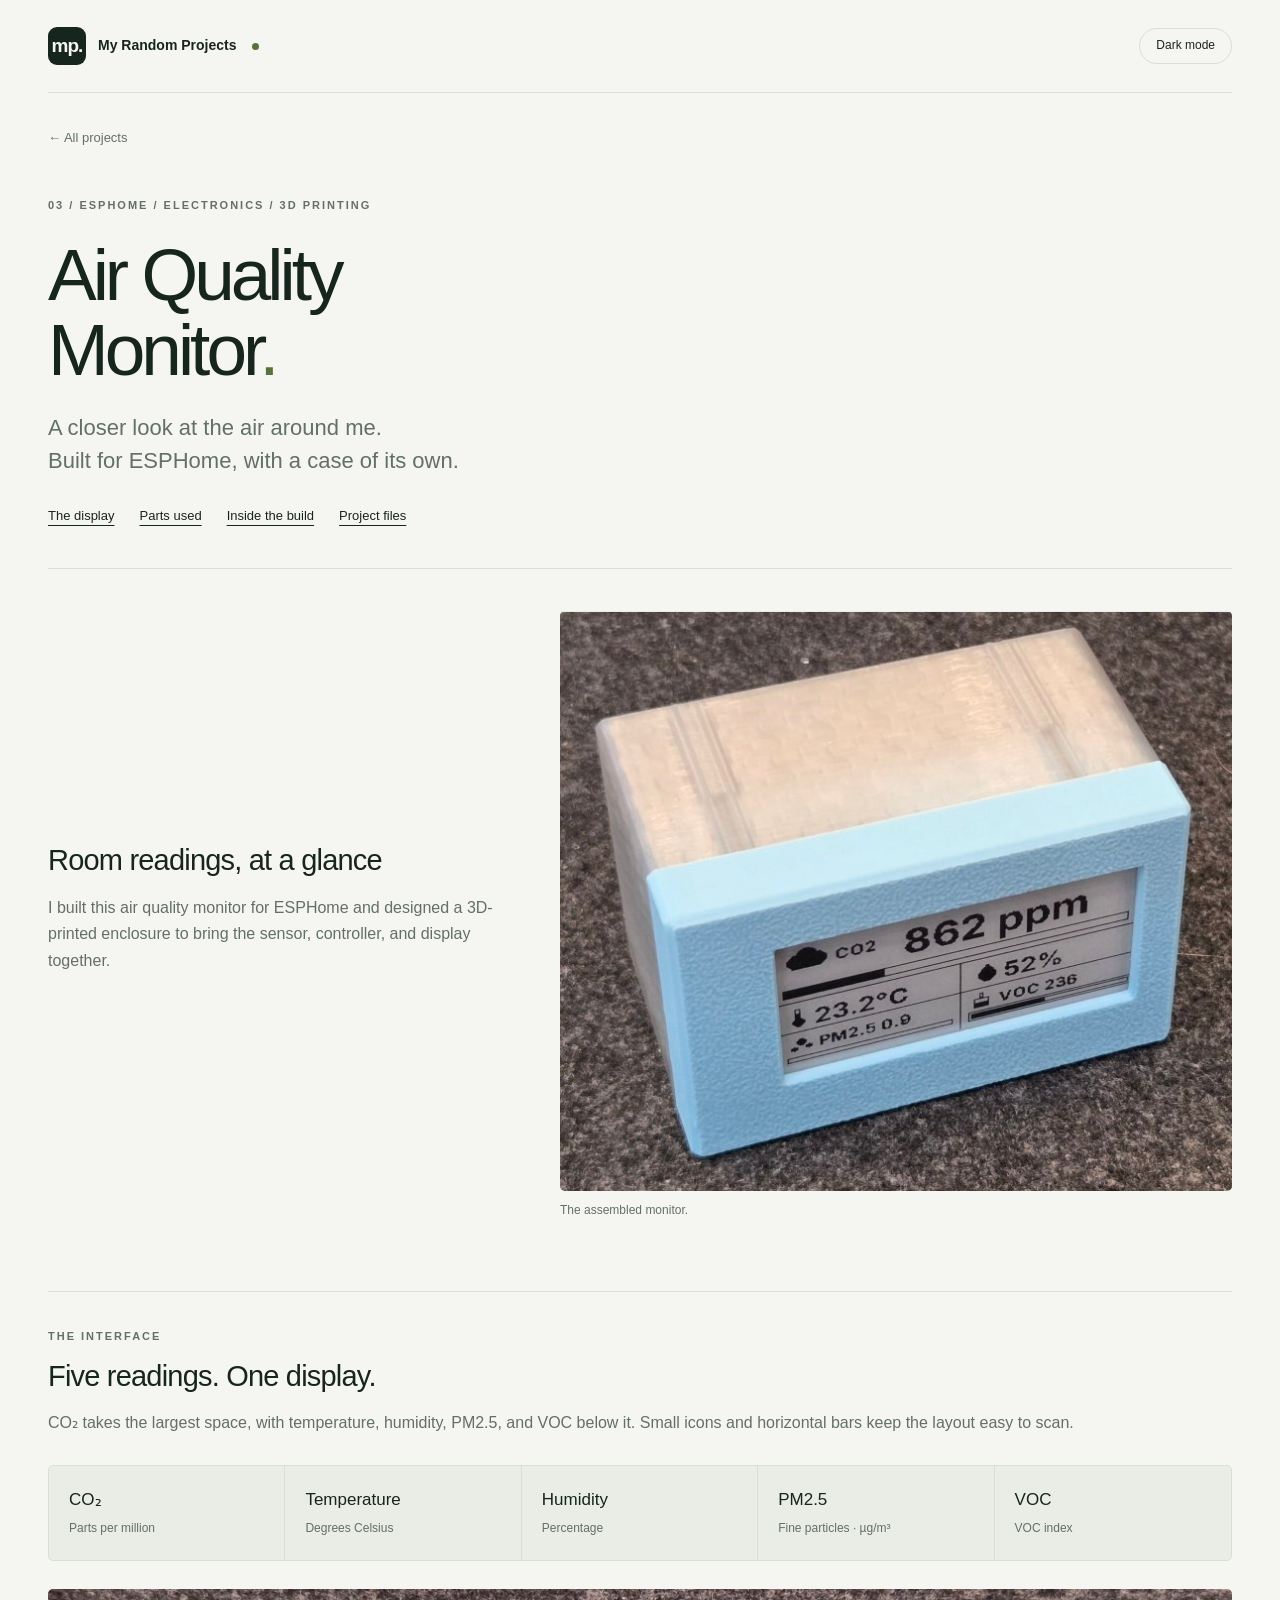
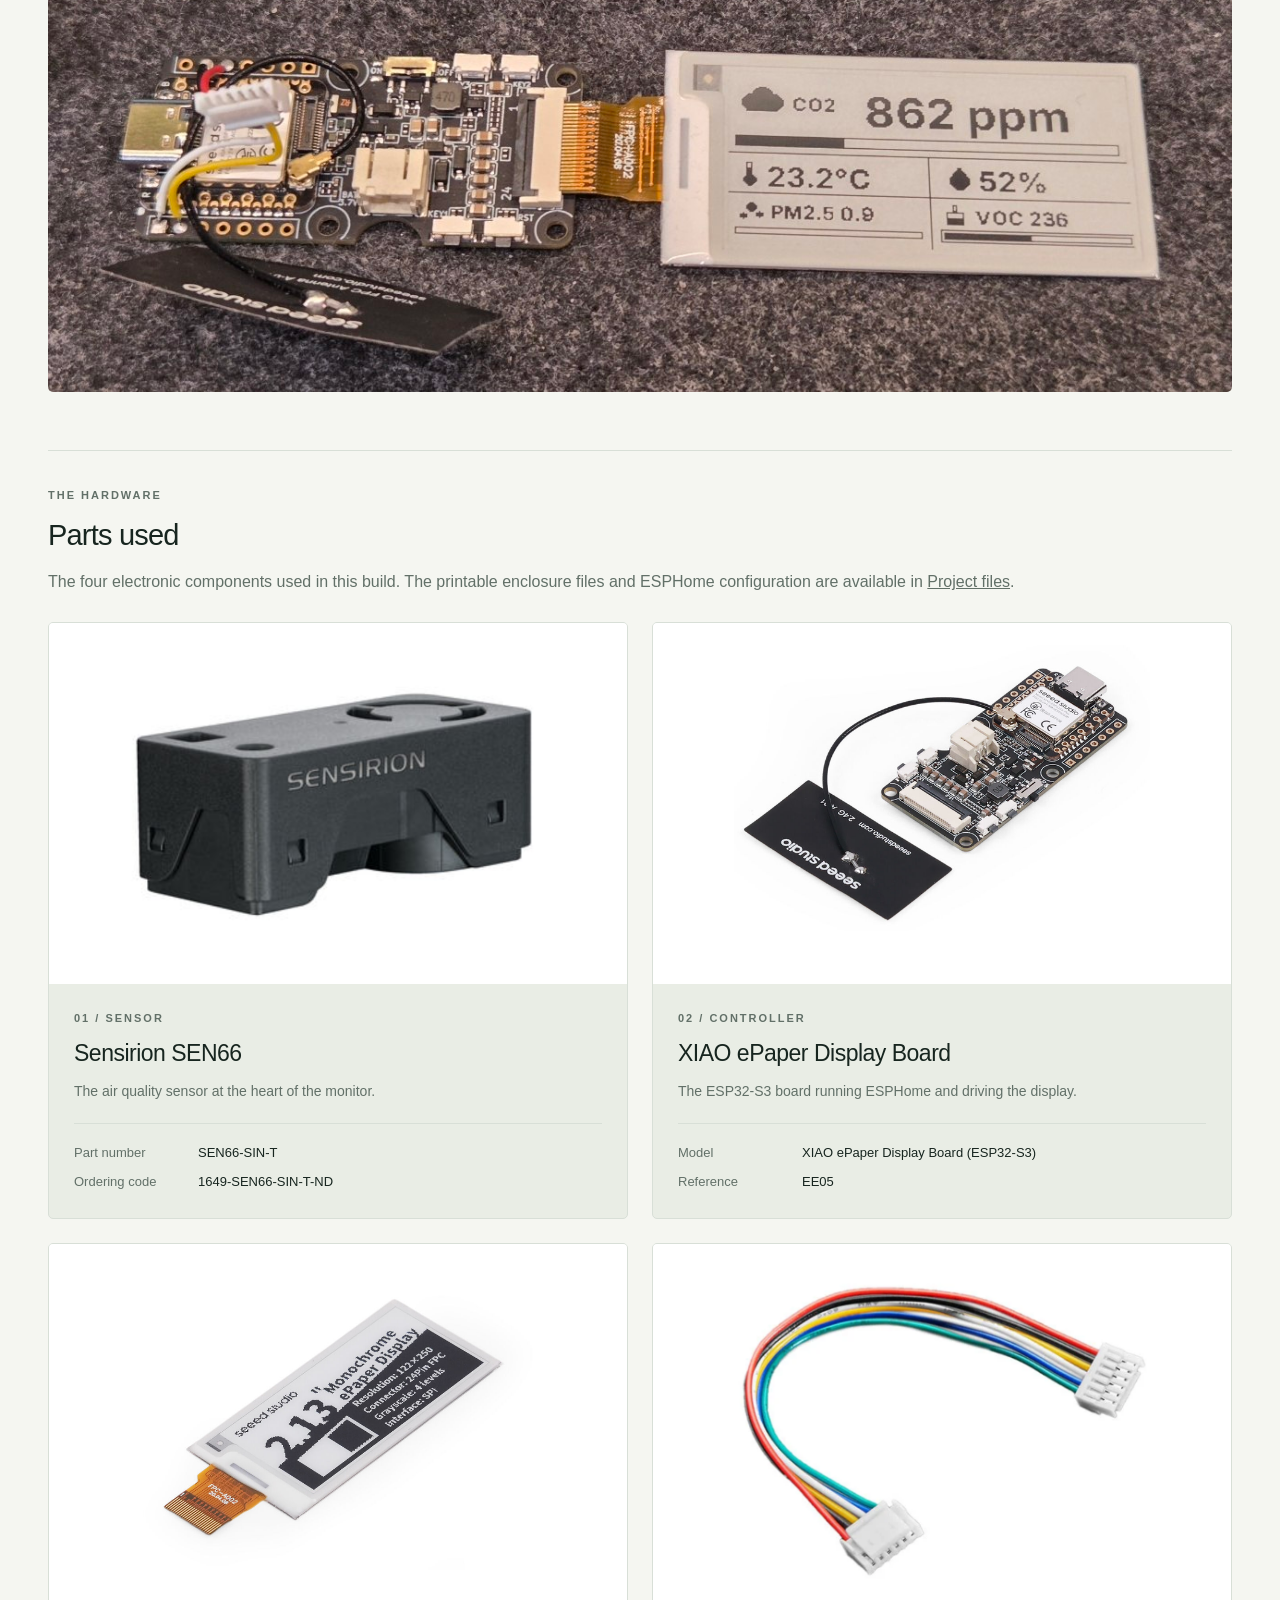
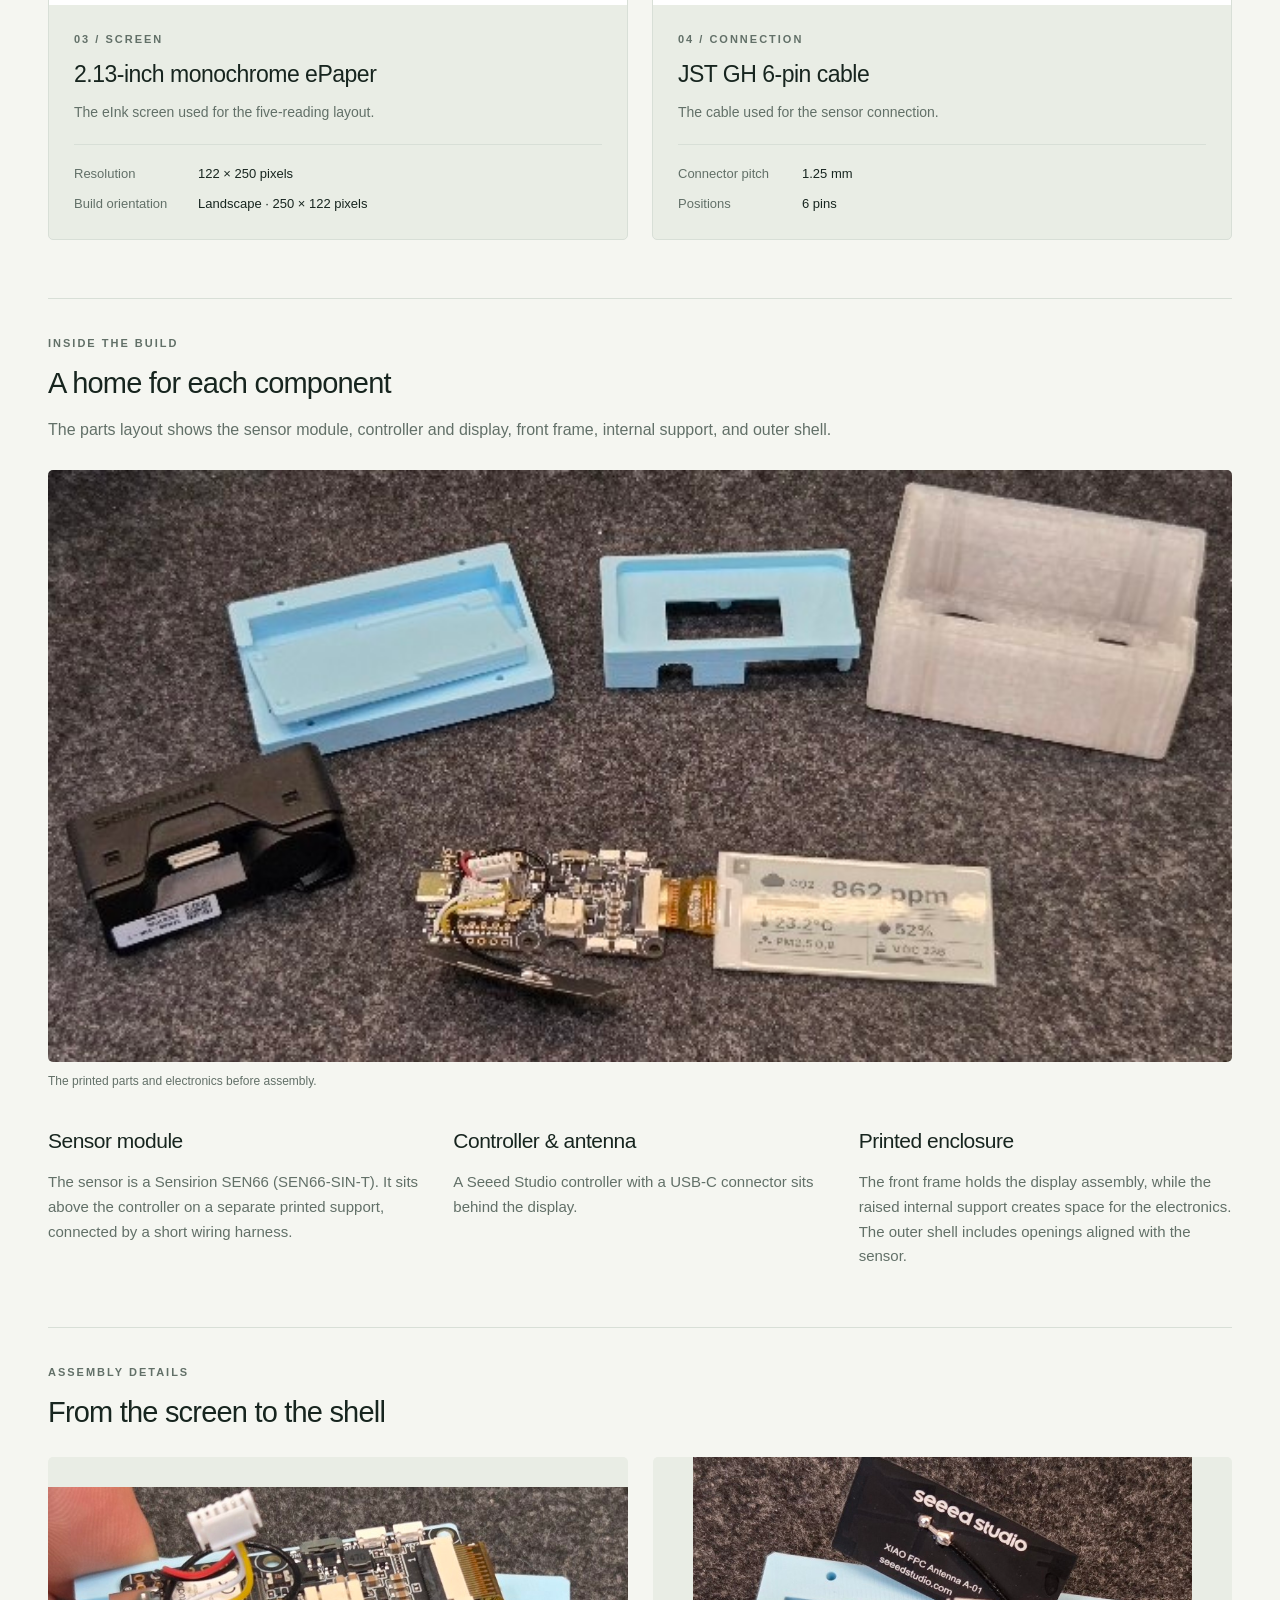
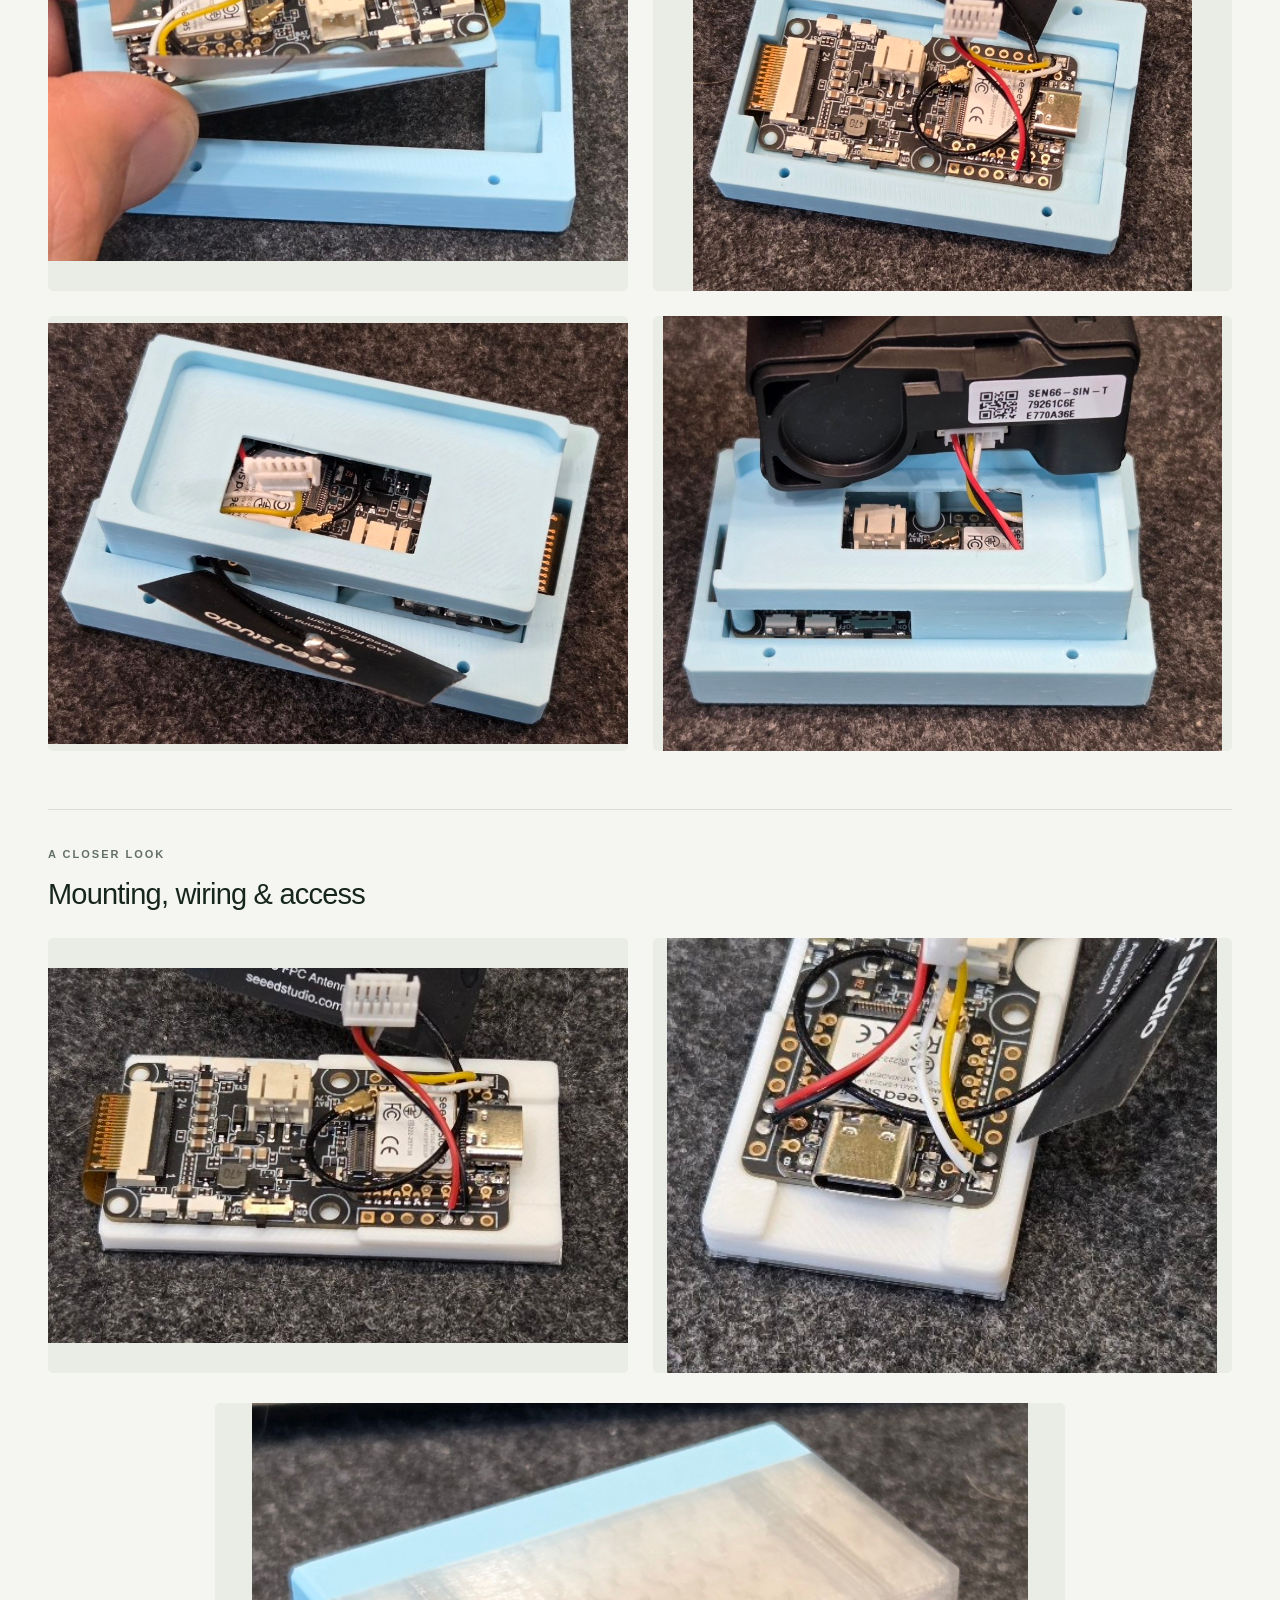
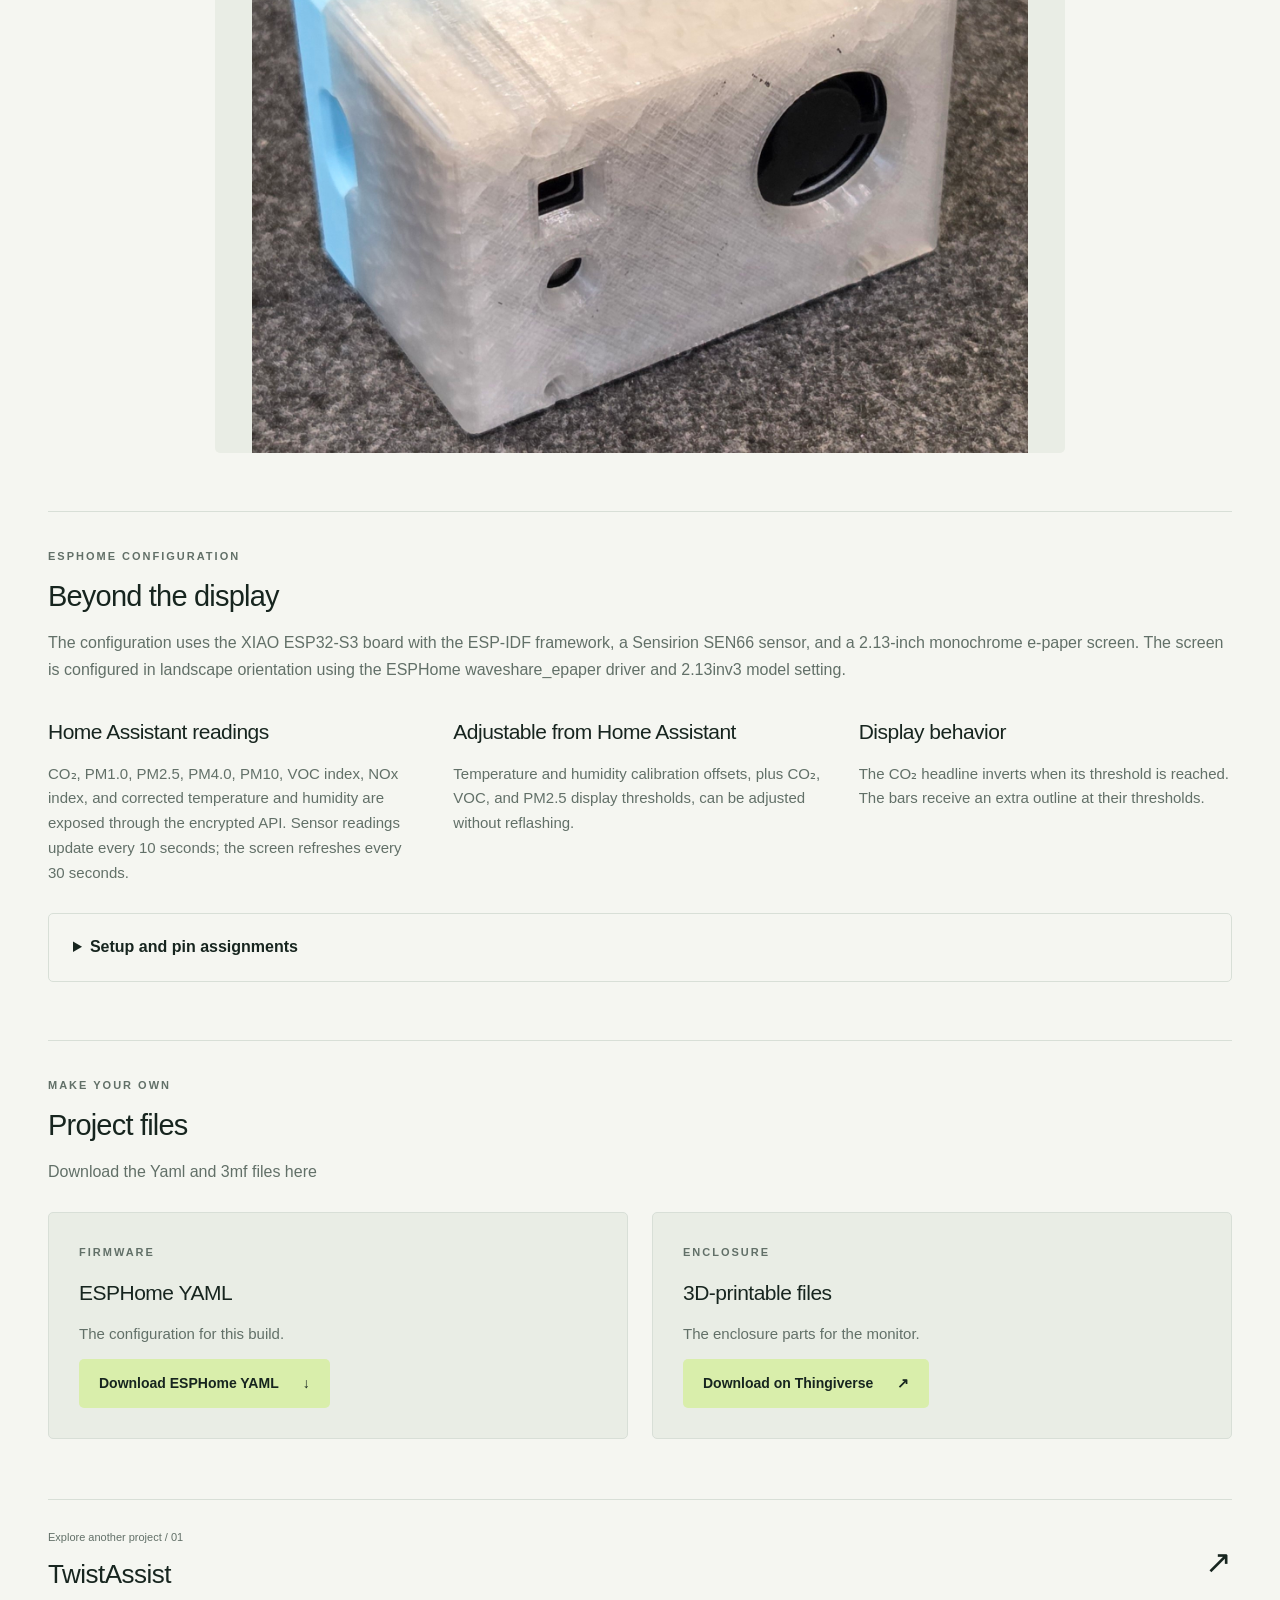
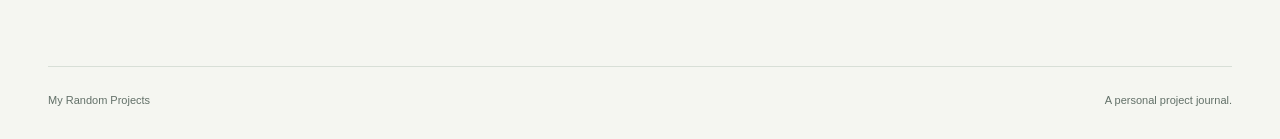
==== air-quality-monitor.html @ f2ed4ef0 "Version 1, updated new" ====
<!doctype html>
<html lang="en">
<head>
<meta charset="utf-8"><meta name="viewport" content="width=device-width, initial-scale=1">
<meta name="description" content="A custom ESPHome air quality monitor with an on-device display and 3D-printed enclosure. Explore the electronics, assembly, and build photos."><meta name="color-scheme" content="light dark">
<title>Air Quality Monitor — My Random Projects</title>
<link rel="stylesheet" href="style.css"><script src="theme.js"></script>
<link rel="icon" type="image/svg+xml" href="favicon.svg">
</head>
<body><a class="skip" href="#content">Skip to content</a>
<div class="shell"><header class="site-header"><a class="brand" href="index.html"><span class="brand-mark" aria-hidden="true">mp.</span> My Random Projects<span class="brand-dot" aria-hidden="true"></span></a><button class="theme-toggle" type="button" aria-pressed="false" hidden>Dark mode</button></header>
<main id="content"><a class="back" href="index.html">← All projects</a>
<header class="detail-head"><p class="eyebrow">03 / ESPHome / Electronics / 3D printing</p><h1>Air Quality<br>Monitor<span class="accent">.</span></h1><p class="detail-deck">A closer look at the air around me.<br>Built for ESPHome, with a case of its own.</p><nav class="project-jumps" aria-label="On this page"><a href="#display">The display</a><a href="#parts">Parts used</a><a href="#build">Inside the build</a><a href="#files">Project files</a></nav></header>
<section class="overview aq-overview"><div><h2>Room readings, at a glance</h2><p>I built this air quality monitor for ESPHome and designed a 3D-printed enclosure to bring the sensor, controller, and display together.</p></div><figure><a href="images/air-quality/finished-monitor.jpg"><img src="images/air-quality/finished-monitor.jpg" width="678" height="584" alt="Finished air quality monitor with a blue frame, translucent case, and monochrome readings display"></a><figcaption>The assembled monitor.</figcaption></figure></section>
<section class="project-section" id="display"><div class="section-heading"><span class="eyebrow">The interface</span><h2>Five readings. One display.</h2><p>CO₂ takes the largest space, with temperature, humidity, PM2.5, and VOC below it. Small icons and horizontal bars keep the layout easy to scan.</p></div><ul class="reading-list"><li><strong>CO₂</strong><span>Parts per million</span></li><li><strong>Temperature</strong><span>Degrees Celsius</span></li><li><strong>Humidity</strong><span>Percentage</span></li><li><strong>PM2.5</strong><span>Fine particles · µg/m³</span></li><li><strong>VOC</strong><span>VOC index</span></li></ul><figure class="wide-image"><a href="images/air-quality/display-and-electronics.jpg"><img loading="lazy" src="images/air-quality/display-and-electronics.jpg" alt="Controller beside the connected display, showing CO2, temperature, humidity, PM2.5 and VOC"></a></figure></section>
<section class="project-section" id="parts"><div class="section-heading"><span class="eyebrow">The hardware</span><h2>Parts used</h2><p>The four electronic components used in this build. The printable enclosure files and ESPHome configuration are available in <a href="#files">Project files</a>.</p></div><div class="parts-grid">
<article class="part-card"><a class="part-image" href="images/air-quality/part-sen66.png"><img loading="lazy" src="images/air-quality/part-sen66.png" width="545" height="390" alt="Sensirion SEN66 sensor module"></a><div class="part-copy"><p class="eyebrow">01 / Sensor</p><h3>Sensirion SEN66</h3><p>The air quality sensor at the heart of the monitor.</p><dl><dt>Part number</dt><dd>SEN66-SIN-T</dd><dt>Ordering code</dt><dd>1649-SEN66-SIN-T-ND</dd></dl></div></article>
<article class="part-card"><a class="part-image" href="images/air-quality/part-xiao-epaper-board.png"><img loading="lazy" src="images/air-quality/part-xiao-epaper-board.png" width="689" height="525" alt="Seeed Studio XIAO ePaper Display Board with ESP32-S3 and attached antenna"></a><div class="part-copy"><p class="eyebrow">02 / Controller</p><h3>XIAO ePaper Display Board</h3><p>The ESP32-S3 board running ESPHome and driving the display.</p><dl><dt>Model</dt><dd>XIAO ePaper Display Board (ESP32-S3)</dd><dt>Reference</dt><dd>EE05</dd></dl></div></article>
<article class="part-card"><a class="part-image" href="images/air-quality/part-epaper-screen.png"><img loading="lazy" src="images/air-quality/part-epaper-screen.png" width="734" height="591" alt="Seeed Studio 2.13-inch monochrome e-paper display with ribbon connector"></a><div class="part-copy"><p class="eyebrow">03 / Screen</p><h3>2.13-inch monochrome ePaper</h3><p>The eInk screen used for the five-reading layout.</p><dl><dt>Resolution</dt><dd>122 × 250 pixels</dd><dt>Build orientation</dt><dd>Landscape · 250 × 122 pixels</dd></dl></div></article>
<article class="part-card"><a class="part-image" href="images/air-quality/part-jst-gh-cable.png"><img loading="lazy" src="images/air-quality/part-jst-gh-cable.png" width="889" height="675" alt="Six-wire cable with white six-pin connectors at both ends"></a><div class="part-copy"><p class="eyebrow">04 / Connection</p><h3>JST GH 6-pin cable</h3><p>The cable used for the sensor connection.</p><dl><dt>Connector pitch</dt><dd>1.25 mm</dd><dt>Positions</dt><dd>6 pins</dd></dl></div></article>
</div></section>
<section class="project-section" id="build"><div class="section-heading"><span class="eyebrow">Inside the build</span><h2>A home for each component</h2><p>The parts layout shows the sensor module, controller and display, front frame, internal support, and outer shell.</p></div><figure class="wide-image"><a href="images/air-quality/parts-layout.jpg"><img loading="lazy" src="images/air-quality/parts-layout.jpg" alt="Disassembled monitor with its three printed enclosure pieces, sensor module, controller and screen laid out"></a><figcaption>The printed parts and electronics before assembly.</figcaption></figure><div class="build-notes"><div><h3>Sensor module</h3><p>The sensor is a Sensirion SEN66 (SEN66-SIN-T). It sits above the controller on a separate printed support, connected by a short wiring harness.</p></div><div><h3>Controller &amp; antenna</h3><p>A Seeed Studio controller with a USB-C connector sits behind the display.</p></div><div><h3>Printed enclosure</h3><p>The front frame holds the display assembly, while the raised internal support creates space for the electronics. The outer shell includes openings aligned with the sensor.</p></div></div></section>
<section class="project-section"><div class="section-heading"><span class="eyebrow">Assembly details</span><h2>From the screen to the shell</h2></div><div class="image-grid">
<figure><a href="images/air-quality/display-fit.jpg"><img loading="lazy" src="images/air-quality/display-fit.jpg" alt="Display and controller assembly lifted out of the blue printed front frame"></a></figure>
<figure><a href="images/air-quality/controller-and-antenna.jpg"><img loading="lazy" src="images/air-quality/controller-and-antenna.jpg" alt="Controller seated in the blue front frame with its flexible external antenna and sensor connector"></a></figure>
<figure><a href="images/air-quality/internal-support.jpg"><img loading="lazy" src="images/air-quality/internal-support.jpg" alt="Raised blue internal support over the controller, with a rectangular opening over the board"></a></figure>
<figure><a href="images/air-quality/sensor-mounted.jpg"><img loading="lazy" src="images/air-quality/sensor-mounted.jpg" alt="SEN66-labeled sensor module resting on the printed support with its wiring harness connected"></a></figure>
</div></section>
<section class="project-section"><div class="section-heading"><span class="eyebrow">A closer look</span><h2>Mounting, wiring &amp; access</h2></div><div class="image-grid"><figure><a href="images/air-quality/controller-carrier.jpg"><img loading="lazy" src="images/air-quality/controller-carrier.jpg" alt="Controller and display board on a white printed carrier with the sensor connector above"></a></figure><figure><a href="images/air-quality/wiring-detail.jpg"><img loading="lazy" src="images/air-quality/wiring-detail.jpg" alt="Close-up of the USB-C connector, soldered sensor wires and antenna lead"></a></figure></div><figure class="aq-rear"><a href="images/air-quality/rear-enclosure.jpg"><img loading="lazy" src="images/air-quality/rear-enclosure.jpg" alt="Translucent rear enclosure with a large circular sensor opening and smaller connector cutouts"></a></figure></section>
<section class="project-section" id="configuration"><div class="section-heading"><span class="eyebrow">ESPHome configuration</span><h2>Beyond the display</h2><p>The configuration uses the XIAO ESP32-S3 board with the ESP-IDF framework, a Sensirion SEN66 sensor, and a 2.13-inch monochrome e-paper screen. The screen is configured in landscape orientation using the ESPHome waveshare_epaper driver and 2.13inv3 model setting.</p></div><div class="build-notes"><div><h3>Home Assistant readings</h3><p>CO₂, PM1.0, PM2.5, PM4.0, PM10, VOC index, NOx index, and corrected temperature and humidity are exposed through the encrypted API. Sensor readings update every 10 seconds; the screen refreshes every 30 seconds.</p></div><div><h3>Adjustable from Home Assistant</h3><p>Temperature and humidity calibration offsets, plus CO₂, VOC, and PM2.5 display thresholds, can be adjusted without reflashing.</p></div><div><h3>Display behavior</h3><p>The CO₂ headline inverts when its threshold is reached. The bars receive an extra outline at their thresholds.</p></div></div><details class="configuration-details"><summary>Setup and pin assignments</summary><p>Save the download as <code>airqsensor.yaml</code> in your ESPHome configuration folder. Add these entries to your private <code>secrets.yaml</code>: <code>wifi_ssid</code>, <code>wifi_password</code>, <code>api_encryption_key</code>, and <code>ota_password</code>. Use a valid ESPHome API encryption key. The fallback hotspot password is <code>changeme</code>; its seven-character length may fail ESPHome validation.</p><p>Validate and compile in ESPHome before flashing. The configuration downloads the Inter font from Google Fonts. YAML structure has been checked; this download has not been compiled or tested on hardware here.</p><ul><li>Sensor I²C: SDA GPIO5, SCL GPIO6.</li><li>Display SPI: clock GPIO7, MOSI GPIO9.</li><li>Display control: CS GPIO44, DC GPIO10, busy GPIO4, reset GPIO38.</li></ul><p>Formatting was restored from the pasted configuration. The original fallback hotspot password, <code>changeme</code>, is retained. Pins, intervals, calibration formulas, thresholds, and display layout were retained.</p><p>Component documentation: <a href="https://esphome.io/components/sensor/sen6x/">SEN6x</a>, <a href="https://esphome.io/components/display/waveshare_epaper/">Waveshare e-paper</a>, and <a href="https://esphome.io/components/wifi/">Wi-Fi</a>.</p></details></section>
<section class="project-section" id="files"><div class="section-heading"><span class="eyebrow">Make your own</span><h2>Project files</h2><p>Download the Yaml and 3mf files here</p></div><div class="download-grid"><div class="download-card"><span class="eyebrow">Firmware</span><h3>ESPHome YAML</h3><p>The configuration for this build.</p><a class="button" href="downloads/airqsensor.yaml" download="airqsensor.yaml">Download ESPHome YAML <span aria-hidden="true">↓</span></a></div><div class="download-card"><span class="eyebrow">Enclosure</span><h3>3D-printable files</h3><p>The enclosure parts for the monitor.</p><a class="button" href="https://www.thingiverse.com/thing:7415434">Download on Thingiverse <span aria-hidden="true">↗</span></a></div></div></section>
<a class="next" href="twistassist.html"><div><small>Explore another project / 01</small><strong>TwistAssist</strong></div><span aria-hidden="true">↗</span></a></main>
<footer><a href="index.html">My Random Projects</a><span>A personal project journal.</span></footer></div>
</body></html>
---- style.css ----
:root{--ink:#17251f;--muted:#627068;--line:#d8dfd7;--accent:#57723a;--paper:#f5f6f1;--surface:#e9ede5;--lime:#d9eeab;color-scheme:light}html[data-theme="dark"]{--ink:#ecf0e7;--muted:#acb8ac;--line:#35443a;--accent:#cee69f;--paper:#162019;--surface:#202e24;--lime:#d9eeab;color-scheme:dark}*{box-sizing:border-box}body{margin:0;background:var(--paper);color:var(--ink);font-family:Arial,Helvetica,sans-serif;line-height:1.65}a{color:inherit}button{font:inherit}a:focus-visible,button:focus-visible{outline:3px solid var(--accent);outline-offset:5px}.shell{width:min(1280px,100% - 96px);margin:auto}.site-header{display:flex;align-items:center;justify-content:space-between;gap:16px;padding:27px 0;border-bottom:1px solid var(--line)}.brand{display:flex;align-items:center;gap:12px;text-decoration:none;font-size:14px;font-weight:600}.brand-mark{background:var(--ink);color:var(--paper);font-size:19px;letter-spacing:-1px;width:38px;height:38px;display:grid;place-items:center;border-radius:9px}.brand-dot{height:7px;width:7px;border-radius:50%;background:var(--accent);margin-left:4px}.theme-toggle{color:var(--ink);background:transparent;border:1px solid var(--line);border-radius:30px;padding:7px 16px;font-size:12px;cursor:pointer}.theme-toggle:hover{background:var(--surface)}.page-head{display:flex;justify-content:space-between;align-items:flex-end;gap:32px;padding:68px 0 52px}.eyebrow{text-transform:uppercase;letter-spacing:2px;font-size:11px;font-weight:600;color:var(--muted);margin:0 0 22px}h1{font-size:clamp(46px,6.2vw,82px);line-height:1.03;letter-spacing:-4px;font-weight:500;margin:0}.accent{color:var(--accent)}.intro{color:var(--muted);font-size:16px;margin:0 0 3px;max-width:310px}.section-label{border-top:1px solid var(--line);display:flex;justify-content:space-between;align-items:center;padding:19px 0}.section-label h2,.section-label span{font-size:12px;font-weight:400;margin:0}.section-label span{color:var(--muted);letter-spacing:2px}.gallery{display:grid;grid-template-columns:1fr 1fr;gap:32px}.card{text-decoration:none;min-width:0}.photo{position:relative;aspect-ratio:1.45;overflow:hidden;border-radius:5px;background:#242727;display:grid;place-items:center}.photo.floor{background:#88b2b6}.photo img{display:block;width:100%;height:100%;object-fit:contain;transition:transform .35s}.card:hover .photo img{transform:scale(1.035)}.image-arrow{position:absolute;right:18px;bottom:18px;border-radius:50%;width:42px;height:42px;display:grid;place-items:center;background:var(--paper);color:var(--ink);font-size:23px}.card:hover .image-arrow{background:var(--lime);color:#17251f}.card-top{display:flex;justify-content:space-between;gap:12px;font-size:10px;text-transform:uppercase;letter-spacing:1.3px;color:var(--muted);margin:21px 0 9px}.card h2{font-weight:500;font-size:28px;line-height:1.2;letter-spacing:-.8px;margin:0 0 10px}.card p{font-size:15px;max-width:470px;color:var(--muted);margin:0 0 18px}.text-link{font-size:13px;text-underline-offset:5px;font-weight:600;display:inline-flex;gap:18px;align-items:center}.card .text-link{border-bottom:1px solid var(--line);padding-bottom:3px}.back{display:inline-block;margin:34px 0;text-decoration:none;font-size:13px;color:var(--muted)}.back:hover{text-decoration:underline}.detail-head{padding:14px 0 42px;max-width:1000px}.detail-head h1{font-size:clamp(42px,5.7vw,76px)}.detail-deck{font-size:22px;line-height:1.5;color:var(--muted);margin:24px 0 0}.overview{border-top:1px solid var(--line);padding:42px 0 12px;display:grid;grid-template-columns:.8fr 1.2fr;gap:64px;align-items:center}.overview p{color:var(--muted);max-width:470px}.overview h2,.section-heading h2{font-weight:500;font-size:29px;line-height:1.25;letter-spacing:-.8px;margin:0 0 16px}.button{display:inline-flex;gap:24px;align-items:center;background:var(--lime);color:#17251f;text-decoration:none;padding:13px 20px;border-radius:5px;font-size:14px;font-weight:600;margin-top:12px}.button:hover{background:#c9e591}figure{margin:0;min-width:0}figure a{display:block;border-radius:5px;overflow:hidden;background:var(--surface)}figure img{display:block;width:100%;max-height:580px;object-fit:contain}figcaption{font-size:12px;color:var(--muted);margin-top:10px}.project-section{margin-top:58px;padding-top:35px;border-top:1px solid var(--line)}.section-heading{margin-bottom:26px}.section-heading .eyebrow{display:block;margin-bottom:13px}.section-heading p{color:var(--muted);margin:0}.image-grid{display:grid;grid-template-columns:1fr 1fr;gap:25px}.image-grid img{aspect-ratio:4/3;object-fit:contain}.image-grid.three{grid-template-columns:repeat(3,1fr)}.wide-image img{max-height:800px}.next{display:flex;justify-content:space-between;align-items:center;border-top:1px solid var(--line);margin-top:60px;padding-top:28px;text-decoration:none}.next small{display:block;color:var(--muted);font-size:11px;margin-bottom:7px}.next strong{font-size:26px;font-weight:500;letter-spacing:-.5px}.next>span{font-size:32px}.next:hover strong{text-decoration:underline;text-underline-offset:5px}footer{display:flex;justify-content:space-between;gap:20px;border-top:1px solid var(--line);margin-top:70px;padding:24px 0 30px;font-size:11px;color:var(--muted)}footer a{text-decoration:none}.skip{position:absolute;left:15px;top:-80px;padding:10px;background:var(--paper);z-index:5}.skip:focus{top:10px}.error-page{padding:85px 0}@media(max-width:760px){.shell{width:calc(100% - 40px)}.site-header{padding:20px 0}.brand{font-size:12px;gap:8px}.brand-dot{display:none}.theme-toggle{padding:7px 11px}.page-head{display:block;padding:44px 0 32px}h1{letter-spacing:-2.5px}.intro{margin-top:25px;font-size:15px}.intro br{display:none}.gallery{grid-template-columns:1fr;gap:40px}.card h2{font-size:26px}.photo{aspect-ratio:1.3}.overview{grid-template-columns:1fr;gap:28px;padding-top:28px}.detail-head{padding-bottom:30px}.detail-head h1{letter-spacing:-2px}.detail-deck{font-size:19px}.image-grid,.image-grid.three{grid-template-columns:1fr;gap:26px}.project-section{margin-top:36px}.next strong{font-size:22px}footer{margin-top:45px}.eyebrow{letter-spacing:1.5px}}@media(prefers-reduced-motion:reduce){*{transition:none!important}}
/* Floorplan work-in-progress state */
.status-badge{display:inline-flex;align-items:center;gap:9px;border:1px solid var(--line);border-radius:30px;padding:6px 12px;font-size:11px;font-weight:600;letter-spacing:.4px;color:var(--ink);background:var(--paper)}
.status-badge::before{content:"";width:6px;height:6px;border-radius:50%;background:var(--accent)}
.photo.wip-preview{background:var(--surface);border:1px solid var(--line);padding:30px}
.wip-preview-label{display:flex;flex-direction:column;align-items:flex-start;gap:19px}
.wip-preview-title{font-size:clamp(30px,3.5vw,48px);line-height:1.1;letter-spacing:-1.8px}
.wip-preview-note{font-size:12px;color:var(--muted)}
.wip-panel{border:1px solid var(--line);border-radius:5px;background:var(--surface);padding:clamp(28px,6vw,72px)}
.wip-panel h2{font-size:clamp(34px,4vw,52px);font-weight:500;letter-spacing:-1.8px;line-height:1.15;margin:28px 0 18px}
.wip-panel p{color:var(--muted);max-width:490px;margin:0 0 28px}
/* Air quality monitor project */
.gallery-three{grid-template-columns:repeat(3,minmax(0,1fr))}.gallery-three .card h2{font-size:25px}.gallery-three .wip-preview-title{font-size:clamp(27px,3vw,42px)}
.project-jumps{display:flex;flex-wrap:wrap;gap:12px 25px;margin-top:28px;font-size:13px}.project-jumps a{text-underline-offset:5px}
.reading-list{list-style:none;padding:0;margin:28px 0;display:grid;grid-template-columns:repeat(5,minmax(0,1fr));border:1px solid var(--line);border-radius:5px;background:var(--surface)}.reading-list li{padding:20px;border-right:1px solid var(--line)}.reading-list li:last-child{border-right:0}.reading-list strong{display:block;font-size:17px;font-weight:500}.reading-list span{font-size:12px;color:var(--muted)}
.build-notes{display:grid;grid-template-columns:repeat(3,minmax(0,1fr));gap:32px;margin-top:32px}.build-notes h3,.download-card h3{font-size:21px;font-weight:500;letter-spacing:-.5px;margin:0 0 12px}.build-notes p,.download-card p{font-size:15px;color:var(--muted);margin:0}.aq-rear{margin:30px auto 0;max-width:850px}.aq-rear img{max-height:650px}.download-grid{display:grid;grid-template-columns:1fr 1fr;gap:24px}.download-card{padding:30px;border:1px solid var(--line);border-radius:5px;background:var(--surface)}.download-card .eyebrow{display:block;margin-bottom:15px}.download-card .status-badge{margin-top:24px}
@media(max-width:1000px){.gallery-three{grid-template-columns:1fr 1fr}.build-notes{grid-template-columns:1fr;gap:22px}.reading-list li{padding:14px}}@media(max-width:760px){.gallery-three,.download-grid{grid-template-columns:1fr}.reading-list{grid-template-columns:1fr 1fr}.reading-list li{border:0;border-bottom:1px solid var(--line)}.reading-list li:last-child{border-bottom:0;grid-column:1/-1}.download-card{padding:24px}.project-jumps{gap:12px 20px}}
.configuration-details{margin-top:28px;border:1px solid var(--line);border-radius:5px;padding:20px 24px}.configuration-details summary{cursor:pointer;font-weight:600}.configuration-details p,.configuration-details li{color:var(--muted);font-size:14px}.configuration-details code{overflow-wrap:anywhere}
/* Confirmed air quality monitor parts */
.parts-grid{display:grid;grid-template-columns:repeat(2,minmax(0,1fr));gap:24px}.part-card{min-width:0;border:1px solid var(--line);border-radius:5px;overflow:hidden;background:var(--surface)}.part-image{display:block;background:#fff;padding:22px;aspect-ratio:16/10}.part-image img{display:block;width:100%;height:100%;object-fit:contain}.part-copy{padding:25px}.part-copy .eyebrow{margin:0 0 12px}.part-copy h3{font-size:23px;line-height:1.25;font-weight:500;letter-spacing:-.5px;margin:0 0 12px}.part-copy>p:not(.eyebrow){color:var(--muted);font-size:14px;margin:0}.part-copy dl{display:grid;grid-template-columns:110px minmax(0,1fr);gap:8px 14px;font-size:13px;border-top:1px solid var(--line);padding-top:18px;margin:20px 0 0}.part-copy dt{color:var(--muted)}.part-copy dd{margin:0;overflow-wrap:anywhere}@media(max-width:760px){.parts-grid{grid-template-columns:1fr}.part-copy{padding:22px}.part-image{padding:18px}}
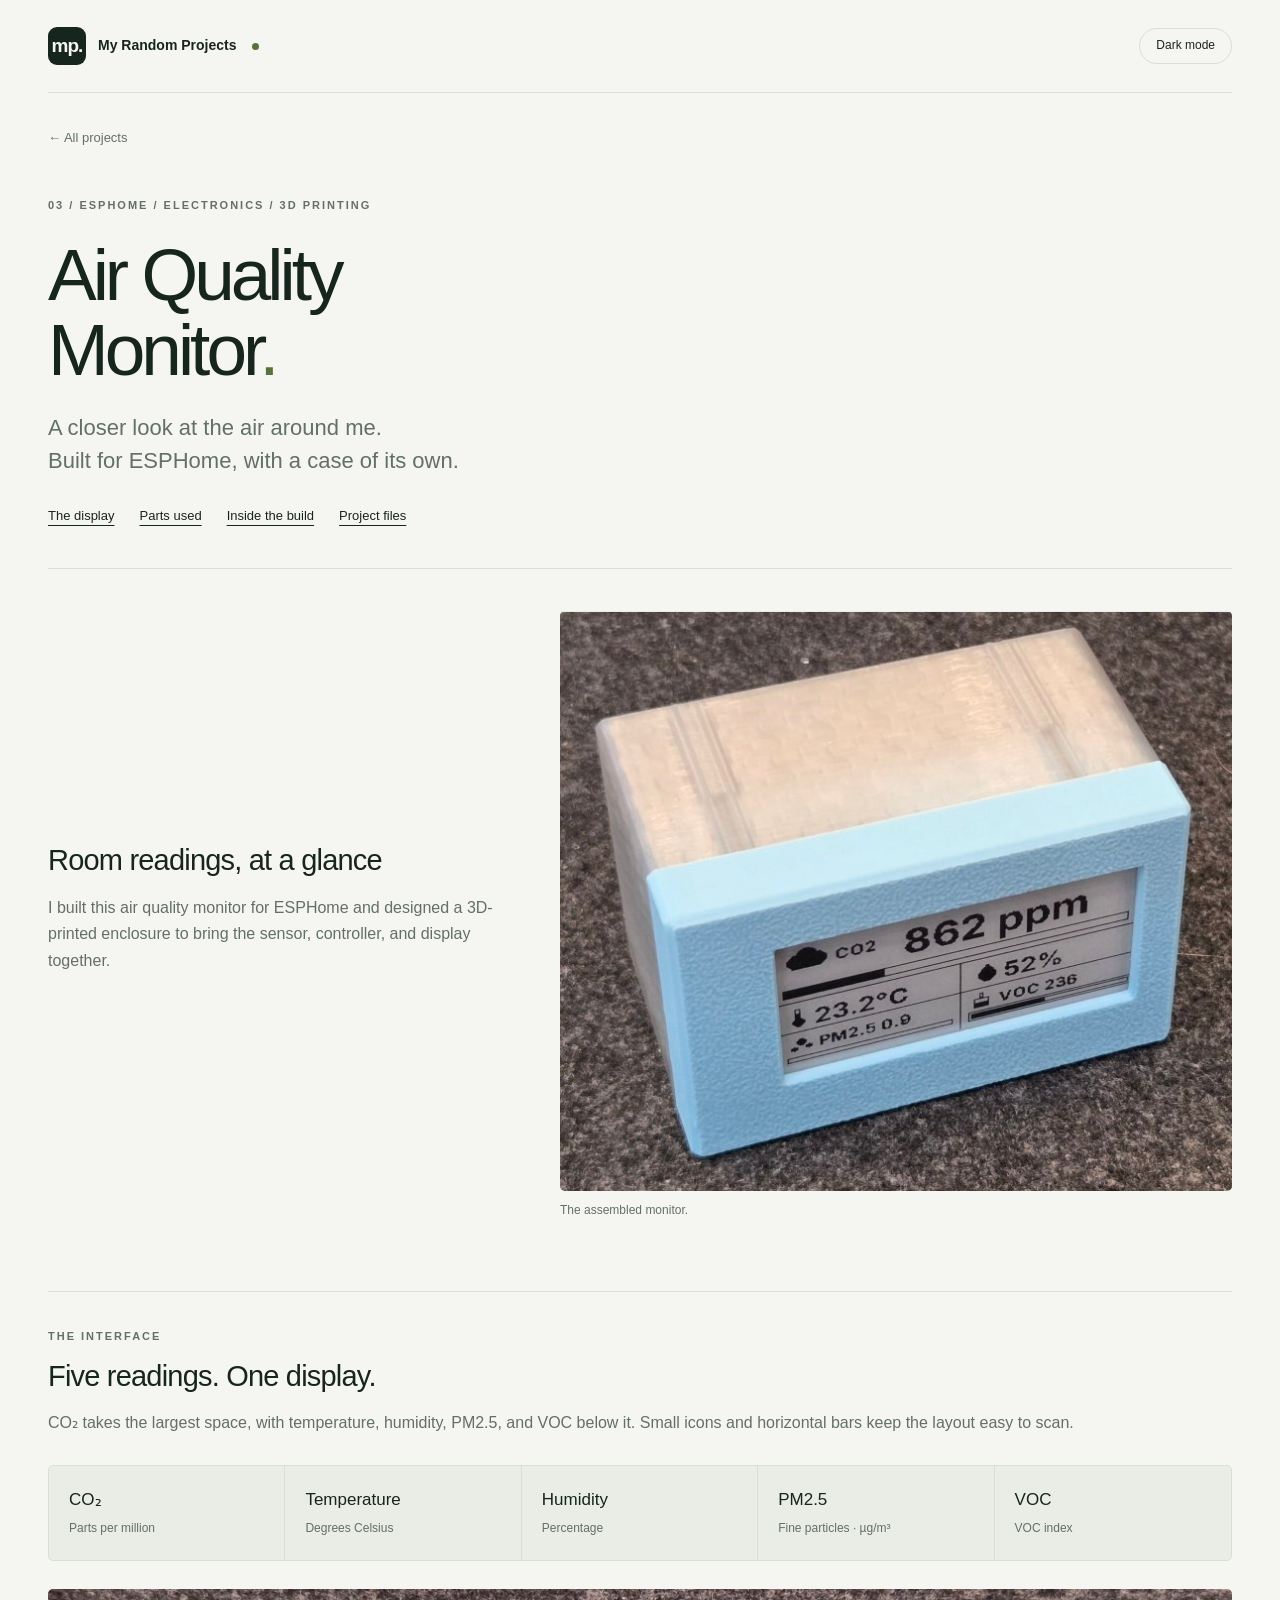
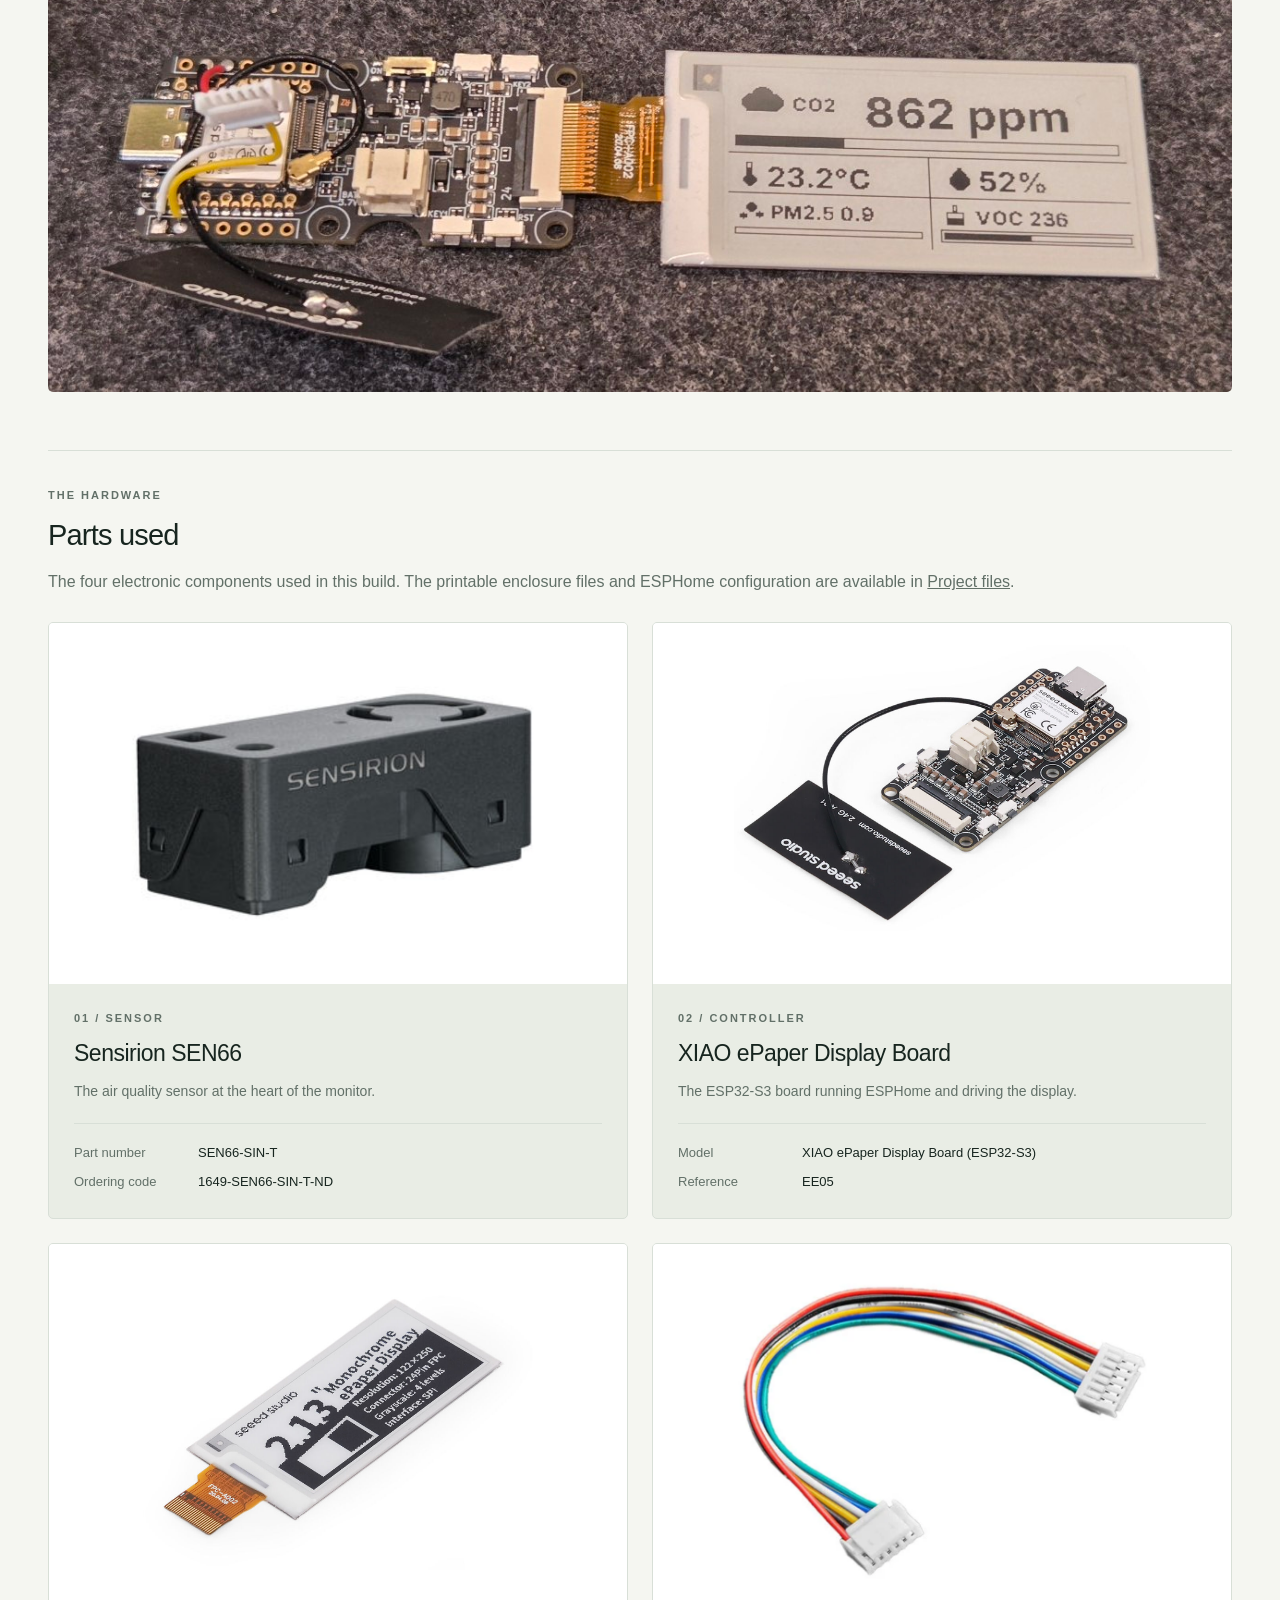
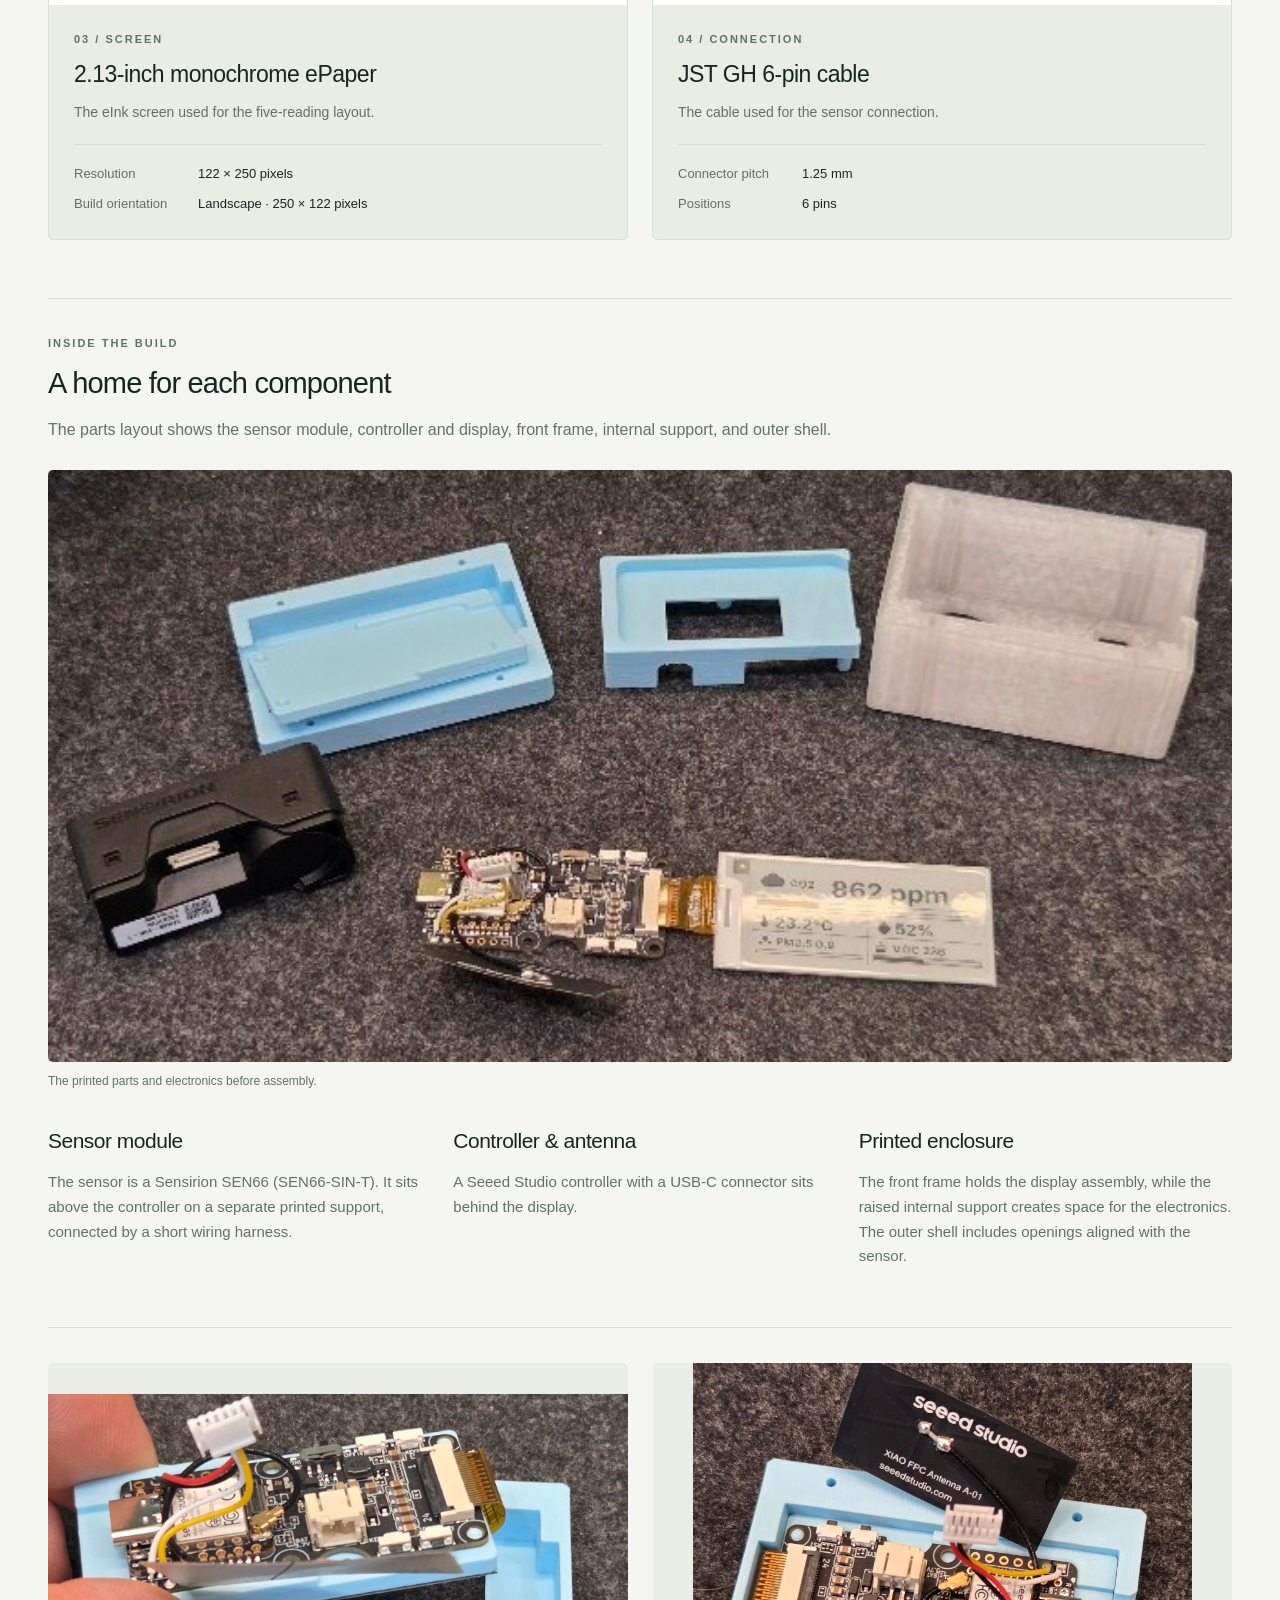
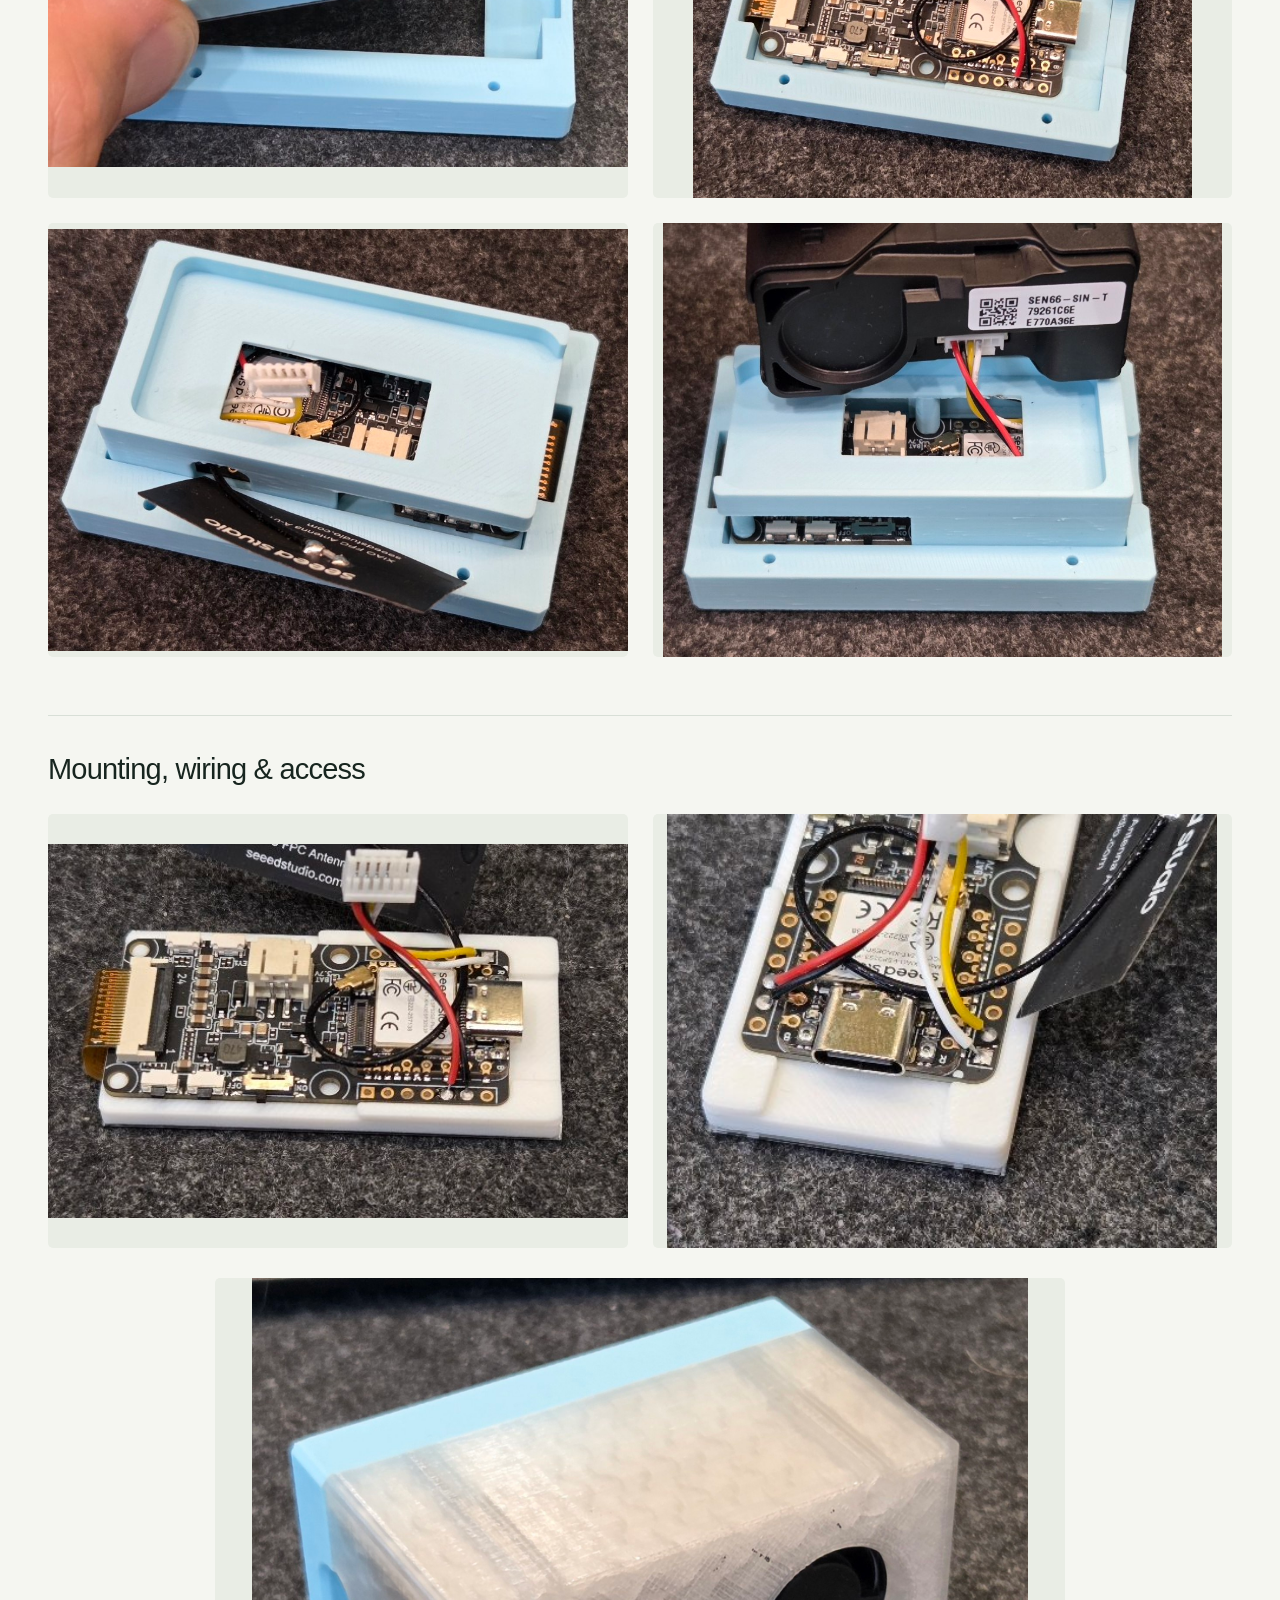
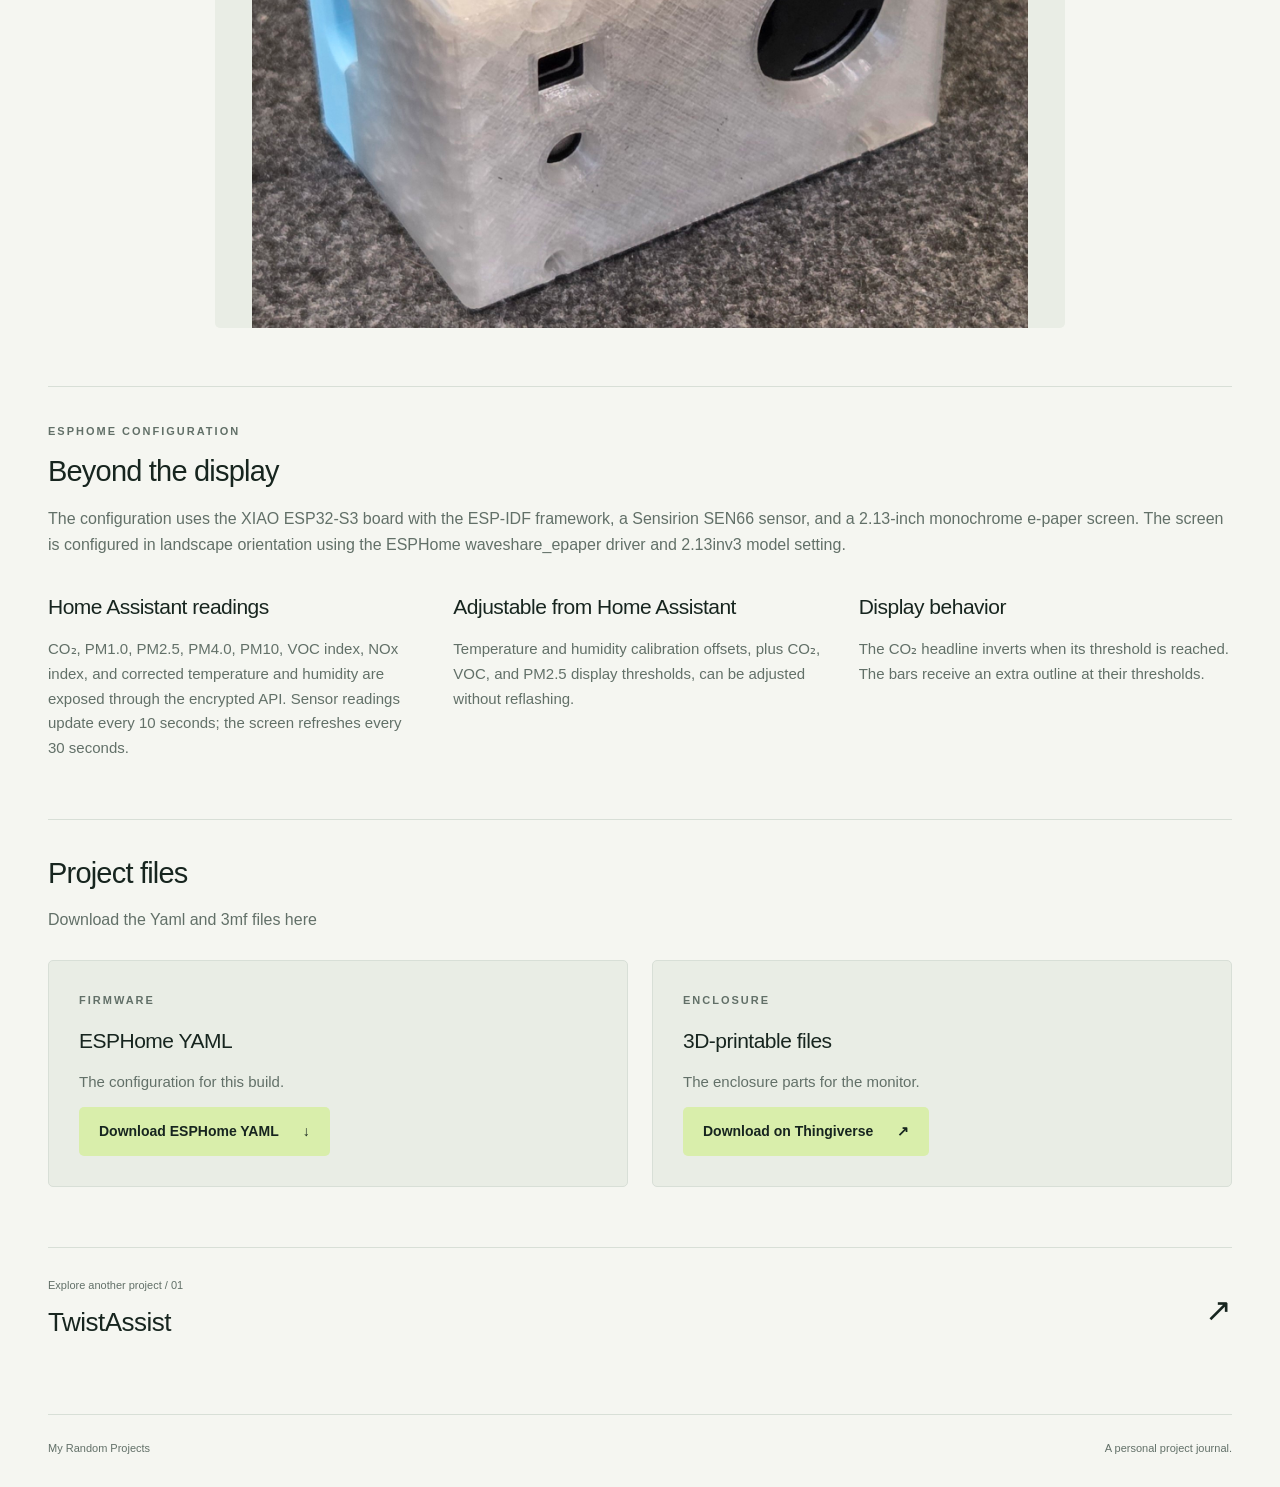
==== commit d0a3c2be: "added files" ====
--- a/air-quality-monitor.html
+++ b/air-quality-monitor.html
@@ -20,15 +20,15 @@
 <article class="part-card"><a class="part-image" href="images/air-quality/part-jst-gh-cable.png"><img loading="lazy" src="images/air-quality/part-jst-gh-cable.png" width="889" height="675" alt="Six-wire cable with white six-pin connectors at both ends"></a><div class="part-copy"><p class="eyebrow">04 / Connection</p><h3>JST GH 6-pin cable</h3><p>The cable used for the sensor connection.</p><dl><dt>Connector pitch</dt><dd>1.25 mm</dd><dt>Positions</dt><dd>6 pins</dd></dl></div></article>
 </div></section>
 <section class="project-section" id="build"><div class="section-heading"><span class="eyebrow">Inside the build</span><h2>A home for each component</h2><p>The parts layout shows the sensor module, controller and display, front frame, internal support, and outer shell.</p></div><figure class="wide-image"><a href="images/air-quality/parts-layout.jpg"><img loading="lazy" src="images/air-quality/parts-layout.jpg" alt="Disassembled monitor with its three printed enclosure pieces, sensor module, controller and screen laid out"></a><figcaption>The printed parts and electronics before assembly.</figcaption></figure><div class="build-notes"><div><h3>Sensor module</h3><p>The sensor is a Sensirion SEN66 (SEN66-SIN-T). It sits above the controller on a separate printed support, connected by a short wiring harness.</p></div><div><h3>Controller &amp; antenna</h3><p>A Seeed Studio controller with a USB-C connector sits behind the display.</p></div><div><h3>Printed enclosure</h3><p>The front frame holds the display assembly, while the raised internal support creates space for the electronics. The outer shell includes openings aligned with the sensor.</p></div></div></section>
-<section class="project-section"><div class="section-heading"><span class="eyebrow">Assembly details</span><h2>From the screen to the shell</h2></div><div class="image-grid">
+<section class="project-section"><div class="image-grid">
 <figure><a href="images/air-quality/display-fit.jpg"><img loading="lazy" src="images/air-quality/display-fit.jpg" alt="Display and controller assembly lifted out of the blue printed front frame"></a></figure>
 <figure><a href="images/air-quality/controller-and-antenna.jpg"><img loading="lazy" src="images/air-quality/controller-and-antenna.jpg" alt="Controller seated in the blue front frame with its flexible external antenna and sensor connector"></a></figure>
 <figure><a href="images/air-quality/internal-support.jpg"><img loading="lazy" src="images/air-quality/internal-support.jpg" alt="Raised blue internal support over the controller, with a rectangular opening over the board"></a></figure>
 <figure><a href="images/air-quality/sensor-mounted.jpg"><img loading="lazy" src="images/air-quality/sensor-mounted.jpg" alt="SEN66-labeled sensor module resting on the printed support with its wiring harness connected"></a></figure>
 </div></section>
-<section class="project-section"><div class="section-heading"><span class="eyebrow">A closer look</span><h2>Mounting, wiring &amp; access</h2></div><div class="image-grid"><figure><a href="images/air-quality/controller-carrier.jpg"><img loading="lazy" src="images/air-quality/controller-carrier.jpg" alt="Controller and display board on a white printed carrier with the sensor connector above"></a></figure><figure><a href="images/air-quality/wiring-detail.jpg"><img loading="lazy" src="images/air-quality/wiring-detail.jpg" alt="Close-up of the USB-C connector, soldered sensor wires and antenna lead"></a></figure></div><figure class="aq-rear"><a href="images/air-quality/rear-enclosure.jpg"><img loading="lazy" src="images/air-quality/rear-enclosure.jpg" alt="Translucent rear enclosure with a large circular sensor opening and smaller connector cutouts"></a></figure></section>
-<section class="project-section" id="configuration"><div class="section-heading"><span class="eyebrow">ESPHome configuration</span><h2>Beyond the display</h2><p>The configuration uses the XIAO ESP32-S3 board with the ESP-IDF framework, a Sensirion SEN66 sensor, and a 2.13-inch monochrome e-paper screen. The screen is configured in landscape orientation using the ESPHome waveshare_epaper driver and 2.13inv3 model setting.</p></div><div class="build-notes"><div><h3>Home Assistant readings</h3><p>CO₂, PM1.0, PM2.5, PM4.0, PM10, VOC index, NOx index, and corrected temperature and humidity are exposed through the encrypted API. Sensor readings update every 10 seconds; the screen refreshes every 30 seconds.</p></div><div><h3>Adjustable from Home Assistant</h3><p>Temperature and humidity calibration offsets, plus CO₂, VOC, and PM2.5 display thresholds, can be adjusted without reflashing.</p></div><div><h3>Display behavior</h3><p>The CO₂ headline inverts when its threshold is reached. The bars receive an extra outline at their thresholds.</p></div></div><details class="configuration-details"><summary>Setup and pin assignments</summary><p>Save the download as <code>airqsensor.yaml</code> in your ESPHome configuration folder. Add these entries to your private <code>secrets.yaml</code>: <code>wifi_ssid</code>, <code>wifi_password</code>, <code>api_encryption_key</code>, and <code>ota_password</code>. Use a valid ESPHome API encryption key. The fallback hotspot password is <code>changeme</code>; its seven-character length may fail ESPHome validation.</p><p>Validate and compile in ESPHome before flashing. The configuration downloads the Inter font from Google Fonts. YAML structure has been checked; this download has not been compiled or tested on hardware here.</p><ul><li>Sensor I²C: SDA GPIO5, SCL GPIO6.</li><li>Display SPI: clock GPIO7, MOSI GPIO9.</li><li>Display control: CS GPIO44, DC GPIO10, busy GPIO4, reset GPIO38.</li></ul><p>Formatting was restored from the pasted configuration. The original fallback hotspot password, <code>changeme</code>, is retained. Pins, intervals, calibration formulas, thresholds, and display layout were retained.</p><p>Component documentation: <a href="https://esphome.io/components/sensor/sen6x/">SEN6x</a>, <a href="https://esphome.io/components/display/waveshare_epaper/">Waveshare e-paper</a>, and <a href="https://esphome.io/components/wifi/">Wi-Fi</a>.</p></details></section>
-<section class="project-section" id="files"><div class="section-heading"><span class="eyebrow">Make your own</span><h2>Project files</h2><p>Download the Yaml and 3mf files here</p></div><div class="download-grid"><div class="download-card"><span class="eyebrow">Firmware</span><h3>ESPHome YAML</h3><p>The configuration for this build.</p><a class="button" href="downloads/airqsensor.yaml" download="airqsensor.yaml">Download ESPHome YAML <span aria-hidden="true">↓</span></a></div><div class="download-card"><span class="eyebrow">Enclosure</span><h3>3D-printable files</h3><p>The enclosure parts for the monitor.</p><a class="button" href="https://www.thingiverse.com/thing:7415434">Download on Thingiverse <span aria-hidden="true">↗</span></a></div></div></section>
+<section class="project-section"><div class="section-heading"><h2>Mounting, wiring &amp; access</h2></div><div class="image-grid"><figure><a href="images/air-quality/controller-carrier.jpg"><img loading="lazy" src="images/air-quality/controller-carrier.jpg" alt="Controller and display board on a white printed carrier with the sensor connector above"></a></figure><figure><a href="images/air-quality/wiring-detail.jpg"><img loading="lazy" src="images/air-quality/wiring-detail.jpg" alt="Close-up of the USB-C connector, soldered sensor wires and antenna lead"></a></figure></div><figure class="aq-rear"><a href="images/air-quality/rear-enclosure.jpg"><img loading="lazy" src="images/air-quality/rear-enclosure.jpg" alt="Translucent rear enclosure with a large circular sensor opening and smaller connector cutouts"></a></figure></section>
+<section class="project-section" id="configuration"><div class="section-heading"><span class="eyebrow">ESPHome configuration</span><h2>Beyond the display</h2><p>The configuration uses the XIAO ESP32-S3 board with the ESP-IDF framework, a Sensirion SEN66 sensor, and a 2.13-inch monochrome e-paper screen. The screen is configured in landscape orientation using the ESPHome waveshare_epaper driver and 2.13inv3 model setting.</p></div><div class="build-notes"><div><h3>Home Assistant readings</h3><p>CO₂, PM1.0, PM2.5, PM4.0, PM10, VOC index, NOx index, and corrected temperature and humidity are exposed through the encrypted API. Sensor readings update every 10 seconds; the screen refreshes every 30 seconds.</p></div><div><h3>Adjustable from Home Assistant</h3><p>Temperature and humidity calibration offsets, plus CO₂, VOC, and PM2.5 display thresholds, can be adjusted without reflashing.</p></div><div><h3>Display behavior</h3><p>The CO₂ headline inverts when its threshold is reached. The bars receive an extra outline at their thresholds.</p></div></div></section>
+<section class="project-section" id="files"><div class="section-heading"><h2>Project files</h2><p>Download the Yaml and 3mf files here</p></div><div class="download-grid"><div class="download-card"><span class="eyebrow">Firmware</span><h3>ESPHome YAML</h3><p>The configuration for this build.</p><a class="button" href="downloads/airqsensor.yaml" download="airqsensor.yaml">Download ESPHome YAML <span aria-hidden="true">↓</span></a></div><div class="download-card"><span class="eyebrow">Enclosure</span><h3>3D-printable files</h3><p>The enclosure parts for the monitor.</p><a class="button" href="https://www.thingiverse.com/thing:7415434">Download on Thingiverse <span aria-hidden="true">↗</span></a></div></div></section>
 <a class="next" href="twistassist.html"><div><small>Explore another project / 01</small><strong>TwistAssist</strong></div><span aria-hidden="true">↗</span></a></main>
 <footer><a href="index.html">My Random Projects</a><span>A personal project journal.</span></footer></div>
 </body></html>
@@ -41,3 +41,4 @@
 
 
 
+
